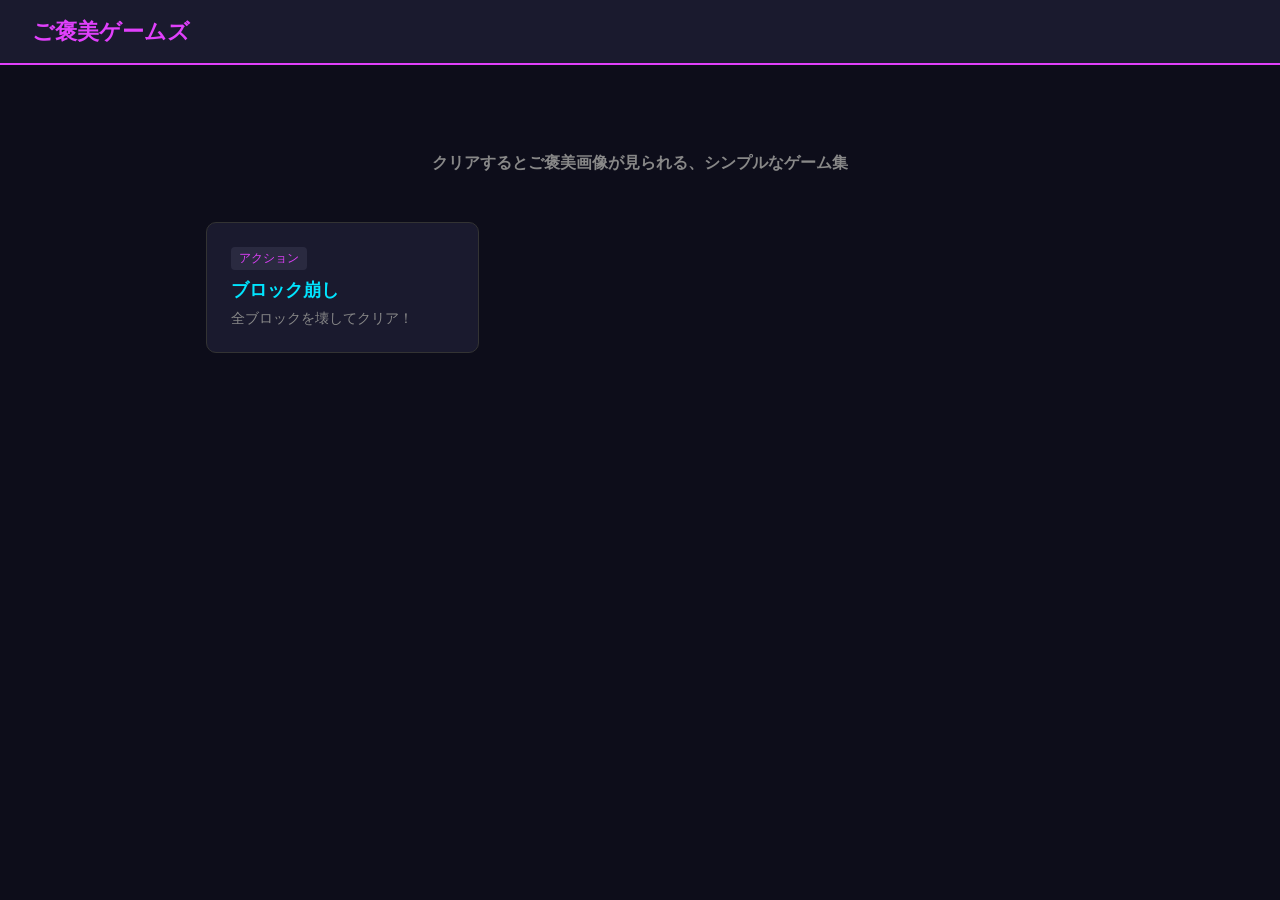
==== index.html @ 8c3ec23e "feat: ブロック崩し初版 - ご褒美画像をブロックの裏に配置し、崩すたびに絵が見える仕組み - 縦長キャンバス（360×640）＋縦長ブロック（8×8） - パワーアップシステム（W/+/S/B/" ====
<!DOCTYPE html>
<html lang="ja">
<head>
  <meta charset="UTF-8">
  <meta name="viewport" content="width=device-width, initial-scale=1">
  <title>ご褒美ゲームズ</title>
  <link rel="stylesheet" href="assets/css/common.css">
  <style>
    .game-grid {
      display: grid;
      grid-template-columns: repeat(auto-fill, minmax(220px, 1fr));
      gap: 1.5rem;
      margin-top: 2rem;
    }
    .game-card {
      background: var(--surface);
      border: 1px solid #333;
      border-radius: 10px;
      padding: 1.5rem;
      text-decoration: none;
      color: var(--text);
      transition: border-color 0.15s, transform 0.15s;
      display: flex;
      flex-direction: column;
      gap: 0.5rem;
    }
    .game-card:hover {
      border-color: var(--accent);
      transform: translateY(-3px);
    }
    .game-card .title { font-size: 1.1rem; font-weight: bold; color: var(--accent2); }
    .game-card .desc { font-size: 0.85rem; color: var(--muted); }
    .tag {
      font-size: 0.75rem;
      background: #2a2a40;
      color: var(--accent);
      padding: 0.2rem 0.5rem;
      border-radius: 4px;
      width: fit-content;
    }
    .hero { text-align: center; padding: 3rem 0 1rem; }
    .hero h2 { font-size: 1rem; color: var(--muted); margin-top: 0.5rem; }
  </style>
</head>
<body>
  <header>
    <h1>ご褒美ゲームズ</h1>
  </header>

  <main>
    <div class="hero">
      <h2>クリアするとご褒美画像が見られる、シンプルなゲーム集</h2>
    </div>

    <div class="game-grid">

      <a class="game-card" href="block-kuzushi/">
        <span class="tag">アクション</span>
        <span class="title">ブロック崩し</span>
        <span class="desc">全ブロックを壊してクリア！</span>
      </a>

      <!-- 追加予定
      <a class="game-card" href="taiping/">
        <span class="tag">タイピング</span>
        <span class="title">タイピング</span>
        <span class="desc">正確に素早く打ってスコアを稼ごう</span>
      </a>

      <a class="game-card" href="eitango/">
        <span class="tag">英単語</span>
        <span class="title">英単語クイズ</span>
        <span class="desc">英語の意味を当てよう</span>
      </a>
      -->

    </div>
  </main>
</body>
</html>
---- assets/css/common.css ----
*, *::before, *::after { box-sizing: border-box; margin: 0; padding: 0; }

:root {
  --bg: #0d0d1a;
  --surface: #1a1a2e;
  --accent: #e040fb;
  --accent2: #00e5ff;
  --text: #f0f0f0;
  --muted: #888;
}

body {
  font-family: 'Segoe UI', system-ui, sans-serif;
  background: var(--bg);
  color: var(--text);
  min-height: 100vh;
  display: flex;
  flex-direction: column;
  align-items: center;
}

header {
  width: 100%;
  padding: 1rem 2rem;
  background: var(--surface);
  border-bottom: 2px solid var(--accent);
  display: flex;
  align-items: center;
  gap: 1rem;
}

header a { color: var(--accent2); text-decoration: none; font-size: 0.9rem; }
header a:hover { text-decoration: underline; }

h1 { font-size: 1.4rem; color: var(--accent); }

main {
  width: 100%;
  max-width: 900px;
  padding: 2rem 1rem;
  flex: 1;
}


.btn {
  padding: 0.6rem 2rem;
  background: var(--accent);
  color: #fff;
  border: none;
  border-radius: 6px;
  font-size: 1rem;
  cursor: pointer;
  transition: opacity 0.15s;
}
.btn:hover { opacity: 0.85; }
.btn-outline {
  background: transparent;
  border: 2px solid var(--accent2);
  color: var(--accent2);
}
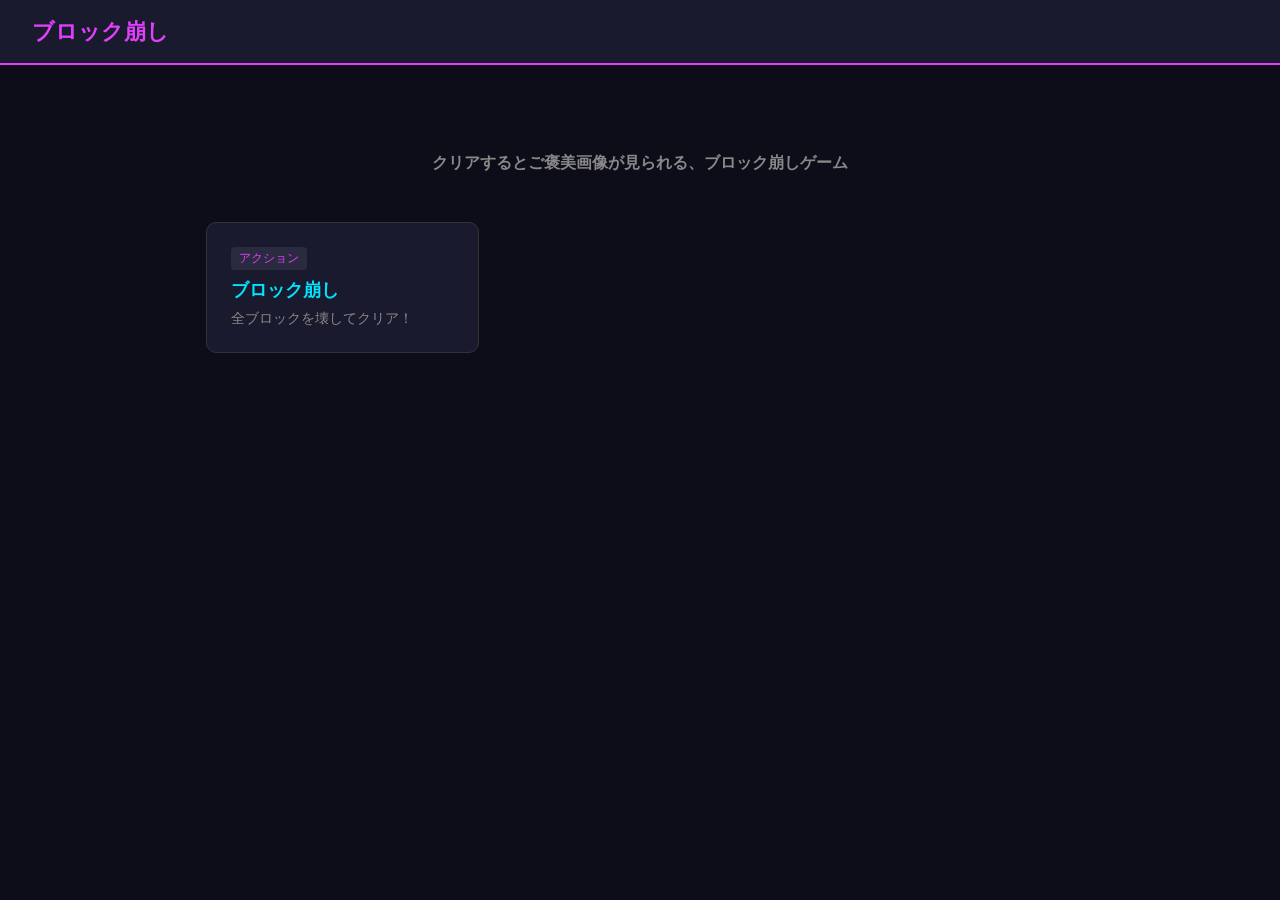
==== commit 3a4a7689: "Focus project on block kuzushi and add sfx" ====
--- a/index.html
+++ b/index.html
@@ -3,7 +3,7 @@
 <head>
   <meta charset="UTF-8">
   <meta name="viewport" content="width=device-width, initial-scale=1">
-  <title>ご褒美ゲームズ</title>
+  <title>ブロック崩し</title>
   <link rel="stylesheet" href="assets/css/common.css">
   <style>
     .game-grid {
@@ -44,12 +44,12 @@
 </head>
 <body>
   <header>
-    <h1>ご褒美ゲームズ</h1>
+    <h1>ブロック崩し</h1>
   </header>
 
   <main>
     <div class="hero">
-      <h2>クリアするとご褒美画像が見られる、シンプルなゲーム集</h2>
+      <h2>クリアするとご褒美画像が見られる、ブロック崩しゲーム</h2>
     </div>
 
     <div class="game-grid">
@@ -59,21 +59,6 @@
         <span class="title">ブロック崩し</span>
         <span class="desc">全ブロックを壊してクリア！</span>
       </a>
-
-      <!-- 追加予定
-      <a class="game-card" href="taiping/">
-        <span class="tag">タイピング</span>
-        <span class="title">タイピング</span>
-        <span class="desc">正確に素早く打ってスコアを稼ごう</span>
-      </a>
-
-      <a class="game-card" href="eitango/">
-        <span class="tag">英単語</span>
-        <span class="title">英単語クイズ</span>
-        <span class="desc">英語の意味を当てよう</span>
-      </a>
-      -->
-
     </div>
   </main>
 </body>
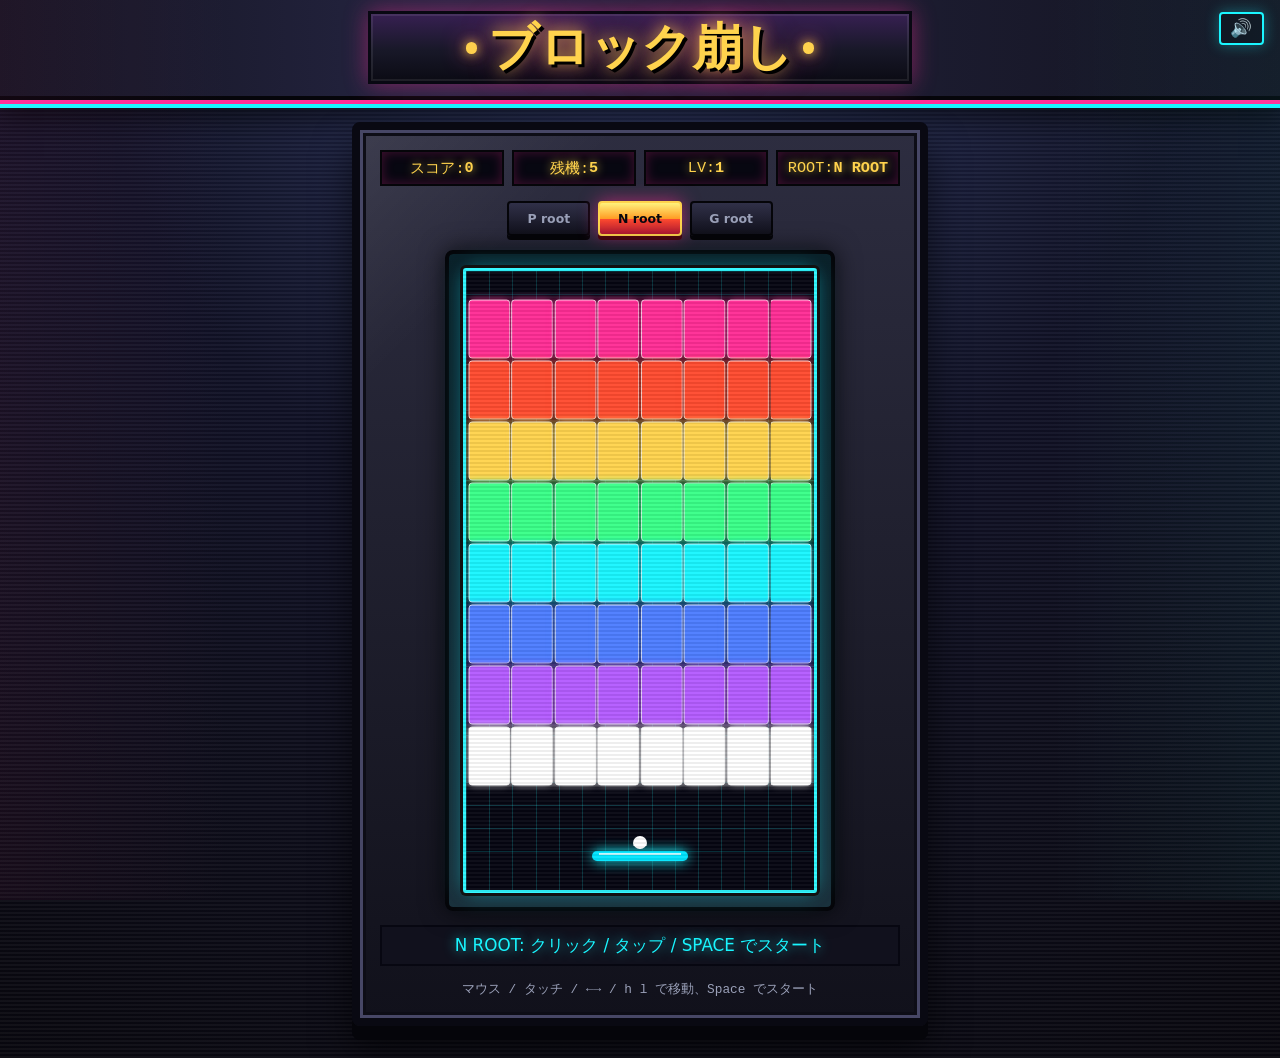
==== commit 03a7a742: "Flatten block-kuzushi arcade game" ====
--- a/index.html
+++ b/index.html
@@ -6,60 +6,292 @@
   <title>ブロック崩し</title>
   <link rel="stylesheet" href="assets/css/common.css">
   <style>
-    .game-grid {
+    body::after {
+      content: "";
+      position: fixed;
+      inset: 0;
+      pointer-events: none;
+      background:
+        linear-gradient(90deg, rgba(255,45,149,0.05), transparent 18%, transparent 82%, rgba(25,246,255,0.05)),
+        radial-gradient(circle at center, transparent 58%, rgba(0,0,0,0.34));
+      mix-blend-mode: screen;
+      z-index: 300;
+    }
+
+    .marquee {
+      display: inline-flex;
+      align-items: center;
+      justify-content: center;
+      gap: 0.65rem;
+      min-width: min(100%, 34rem);
+      padding: 0.55rem 1rem;
+      border: 3px solid #080812;
+      background: linear-gradient(180deg, #372052, #181828 54%, #0b0b14);
+      box-shadow: inset 0 0 0 2px rgba(255,255,255,0.08), 0 0 22px rgba(255,45,149,0.45);
+    }
+
+    .marquee-light {
+      width: 0.72rem;
+      aspect-ratio: 1;
+      flex: 0 0 auto;
+      border-radius: 50%;
+      background: var(--coin);
+      box-shadow: 0 0 12px var(--coin), 0 0 24px var(--accent);
+    }
+
+    #game-area {
+      display: flex;
+      flex-direction: column;
+      align-items: center;
+      gap: 0.9rem;
+      width: min(100%, 36rem);
+      margin-inline: auto;
+      padding: clamp(0.8rem, 3vw, 1.25rem);
+      border: 8px solid #090912;
+      border-radius: 8px;
+      background:
+        linear-gradient(135deg, rgba(255,255,255,0.08), transparent 18%),
+        linear-gradient(180deg, #2d2d40, #11111b);
+      box-shadow:
+        inset 0 0 0 3px #474766,
+        inset 0 0 0 6px #0d0d16,
+        0 14px 0 #05050a,
+        0 26px 38px rgba(0,0,0,0.62);
+    }
+
+    .screen-shell {
+      position: relative;
+      width: min(100%, 390px);
+      padding: 14px;
+      border: 4px solid #050509;
+      border-radius: 8px;
+      background: linear-gradient(180deg, #090912, #1b1b27);
+      box-shadow: inset 0 0 24px rgba(25,246,255,0.15), 0 0 24px rgba(0,0,0,0.7);
+    }
+
+    .screen-shell::before {
+      content: "";
+      position: absolute;
+      inset: 14px;
+      pointer-events: none;
+      background: linear-gradient(rgba(255,255,255,0.07) 50%, rgba(0,0,0,0.12) 50%);
+      background-size: 100% 4px;
+      z-index: 2;
+      opacity: 0.55;
+    }
+
+    #canvas {
+      border: 3px solid #2ff8ff;
+      border-radius: 3px;
+      display: block;
+      cursor: none;
+      touch-action: none;
+      max-width: 100%;
+      height: auto;
+      background: #050511;
+      box-shadow: 0 0 0 3px #111, 0 0 22px rgba(25,246,255,0.55);
+      image-rendering: pixelated;
+    }
+
+    #hud {
       display: grid;
-      grid-template-columns: repeat(auto-fill, minmax(220px, 1fr));
-      gap: 1.5rem;
-      margin-top: 2rem;
-    }
-    .game-card {
-      background: var(--surface);
-      border: 1px solid #333;
-      border-radius: 10px;
+      grid-template-columns: repeat(4, minmax(4.6rem, 1fr));
+      gap: 0.5rem;
+      width: 100%;
+      font-family: "Courier New", monospace;
+      font-size: clamp(0.72rem, 2.3vw, 0.95rem);
+      color: var(--coin);
+      text-shadow: 0 0 10px rgba(255,211,77,0.8);
+    }
+
+    #hud span {
+      min-height: 2.2rem;
+      display: flex;
+      align-items: center;
+      justify-content: center;
+      padding: 0.35rem;
+      border: 2px solid #050509;
+      background: #070711;
+      box-shadow: inset 0 0 12px rgba(255,45,149,0.25);
+      text-align: center;
+      white-space: nowrap;
+    }
+
+    #message {
+      width: 100%;
+      min-height: 2.25rem;
+      padding: 0.45rem 0.75rem;
+      border: 2px solid #070711;
+      background: #11111d;
+      color: var(--accent2);
+      font-size: clamp(0.86rem, 2.5vw, 1.05rem);
+      text-align: center;
+      text-shadow: 0 0 12px rgba(25,246,255,0.75);
+    }
+
+    .controls {
+      font-family: "Courier New", monospace;
+      font-size: clamp(0.68rem, 2.2vw, 0.8rem);
+      color: var(--muted);
+      text-align: center;
+      text-transform: none;
+    }
+
+    #route-select {
+      display: flex;
+      gap: 0.5rem;
+      flex-wrap: wrap;
+      justify-content: center;
+    }
+
+    .route-btn {
+      min-width: 5.2rem;
+      padding: 0.5rem 0.65rem;
+      border: 2px solid #050509;
+      border-radius: 4px;
+      background: linear-gradient(#303048, #11111c);
+      color: var(--muted);
+      cursor: pointer;
+      font: 900 0.78rem "Trebuchet MS", system-ui, sans-serif;
+      box-shadow: 0 4px 0 #050509;
+    }
+
+    .route-btn.active {
+      border-color: #ffd34d;
+      background: linear-gradient(#fff27c, #ff9d25 50%, #ff4b2f 51%, #b01832);
+      color: #09080f;
+      box-shadow: 0 4px 0 #4d0710, 0 0 18px rgba(255,45,149,0.6);
+    }
+
+    .route-btn:hover {
+      border-color: var(--accent2);
+      color: var(--accent2);
+    }
+
+    .route-btn.active:hover { color: #09080f; }
+
+    #mute-btn {
+      position: fixed;
+      top: 0.75rem;
+      right: 1rem;
+      z-index: 10;
+      padding: 0.25rem 0.6rem;
+      border: 2px solid var(--accent2);
+      border-radius: 4px;
+      background: #10101b;
+      color: var(--accent2);
+      font-size: 1.1rem;
+      cursor: pointer;
+      box-shadow: 0 0 14px rgba(25,246,255,0.35);
+    }
+
+    #mute-btn:hover { border-color: var(--coin); color: var(--coin); }
+
+    #gallery {
+      position: fixed;
+      inset: 0;
+      display: flex;
+      flex-direction: column;
+      align-items: center;
+      justify-content: center;
+      gap: 1.4rem;
+      z-index: 200;
       padding: 1.5rem;
-      text-decoration: none;
-      color: var(--text);
-      transition: border-color 0.15s, transform 0.15s;
-      display: flex;
-      flex-direction: column;
-      gap: 0.5rem;
-    }
-    .game-card:hover {
-      border-color: var(--accent);
-      transform: translateY(-3px);
-    }
-    .game-card .title { font-size: 1.1rem; font-weight: bold; color: var(--accent2); }
-    .game-card .desc { font-size: 0.85rem; color: var(--muted); }
-    .tag {
-      font-size: 0.75rem;
-      background: #2a2a40;
-      color: var(--accent);
-      padding: 0.2rem 0.5rem;
-      border-radius: 4px;
-      width: fit-content;
-    }
-    .hero { text-align: center; padding: 3rem 0 1rem; }
-    .hero h2 { font-size: 1rem; color: var(--muted); margin-top: 0.5rem; }
+      background:
+        linear-gradient(rgba(255,255,255,0.035) 50%, rgba(0,0,0,0.11) 50%),
+        rgba(4, 4, 18, 0.96);
+      background-size: 100% 4px, auto;
+      animation: gFadeIn 0.45s ease;
+    }
+
+    #gallery.hidden { display: none; }
+
+    @keyframes gFadeIn {
+      from { opacity: 0; transform: scale(0.96); }
+      to   { opacity: 1; transform: scale(1); }
+    }
+
+    #gallery-title {
+      color: #ffd54f;
+      font-size: clamp(1.35rem, 7vw, 2.7rem);
+      font-weight: bold;
+      text-align: center;
+      text-shadow: 4px 4px 0 #000, 0 0 24px rgba(255,109,0,0.9);
+    }
+
+    #gallery-img {
+      max-width: min(420px, 90vw);
+      max-height: 62vh;
+      object-fit: contain;
+      border: 6px solid #080812;
+      border-radius: 6px;
+      box-shadow: 0 0 0 3px var(--accent2), 0 0 40px rgba(255,45,149,0.55), 0 0 80px rgba(25,246,255,0.2);
+      animation: gImgIn 0.5s ease 0.1s both;
+    }
+
+    @keyframes gImgIn {
+      from { opacity: 0; transform: translateY(16px); }
+      to   { opacity: 1; transform: translateY(0); }
+    }
+
+    #gallery-btn { animation: gBtnIn 0.4s ease 0.3s both; }
+
+    @keyframes gBtnIn {
+      from { opacity: 0; transform: translateY(10px); }
+      to   { opacity: 1; transform: translateY(0); }
+    }
+
+    @media (max-width: 520px) {
+      header { padding-inline: 0.5rem; }
+      .marquee { padding-inline: 0.55rem; }
+      #game-area { border-width: 5px; }
+      #hud { grid-template-columns: repeat(2, minmax(7rem, 1fr)); }
+      .screen-shell { padding: 9px; }
+      .screen-shell::before { inset: 9px; }
+    }
   </style>
 </head>
 <body>
   <header>
-    <h1>ブロック崩し</h1>
+    <div class="marquee" aria-label="ブロック崩し">
+      <span class="marquee-light"></span>
+      <h1>ブロック崩し</h1>
+      <span class="marquee-light"></span>
+    </div>
   </header>
 
   <main>
-    <div class="hero">
-      <h2>クリアするとご褒美画像が見られる、ブロック崩しゲーム</h2>
-    </div>
-
-    <div class="game-grid">
-
-      <a class="game-card" href="block-kuzushi/">
-        <span class="tag">アクション</span>
-        <span class="title">ブロック崩し</span>
-        <span class="desc">全ブロックを壊してクリア！</span>
-      </a>
+    <div id="game-area">
+      <div id="hud">
+        <span>スコア: <b id="score">0</b></span>
+        <span>残機: <b id="lives">5</b></span>
+        <span>Lv: <b id="level">1</b></span>
+        <span>Root: <b id="mode">N root</b></span>
+      </div>
+      <div id="route-select" aria-label="ルート選択">
+        <button class="route-btn" data-mode="p" type="button">P root</button>
+        <button class="route-btn active" data-mode="n" type="button">N root</button>
+        <button class="route-btn" data-mode="g" type="button">G root</button>
+      </div>
+      <div class="screen-shell">
+        <canvas id="canvas" width="360" height="640"></canvas>
+      </div>
+      <div id="message">クリックまたはタップでスタート</div>
+      <div class="controls">マウス / タッチ / ←→ / h l で移動、Space でスタート</div>
     </div>
   </main>
+
+  <!-- ギャラリーオーバーレイ -->
+  <div id="gallery" class="hidden">
+    <div id="gallery-title"></div>
+    <img id="gallery-img" src="" alt="クリア画像">
+    <button id="gallery-btn" class="btn">次のレベルへ</button>
+  </div>
+
+  <button id="mute-btn" title="BGM ON/OFF">🔊</button>
+
+  <script src="assets/js/bgm.js"></script>
+  <script>bgm.setSrc('assets/bgm/block-kuzushi.mp3');</script>
+  <script src="game.js"></script>
 </body>
 </html>
--- a/assets/css/common.css
+++ b/assets/css/common.css
@@ -1,58 +1,80 @@
 *, *::before, *::after { box-sizing: border-box; margin: 0; padding: 0; }
 
 :root {
-  --bg: #0d0d1a;
-  --surface: #1a1a2e;
-  --accent: #e040fb;
-  --accent2: #00e5ff;
-  --text: #f0f0f0;
-  --muted: #888;
+  --bg: #09080f;
+  --surface: #181824;
+  --panel: #232336;
+  --accent: #ff2d95;
+  --accent2: #19f6ff;
+  --coin: #ffd34d;
+  --danger: #ff4b2f;
+  --text: #fff7d7;
+  --muted: #9aa0b8;
 }
 
 body {
-  font-family: 'Segoe UI', system-ui, sans-serif;
-  background: var(--bg);
+  font-family: "Trebuchet MS", "Arial Black", system-ui, sans-serif;
+  background:
+    linear-gradient(rgba(255,255,255,0.035) 50%, rgba(0,0,0,0.09) 50%),
+    radial-gradient(circle at top, #29345f 0, #111226 34rem, var(--bg) 100%);
+  background-size: 100% 4px, cover;
   color: var(--text);
   min-height: 100vh;
   display: flex;
   flex-direction: column;
   align-items: center;
+  overflow-x: hidden;
+  text-transform: uppercase;
 }
 
 header {
   width: 100%;
-  padding: 1rem 2rem;
-  background: var(--surface);
-  border-bottom: 2px solid var(--accent);
+  padding: 0.7rem 1rem;
+  background:
+    linear-gradient(90deg, #141421, #252542 35%, #141421),
+    var(--surface);
+  border-bottom: 4px solid #05050a;
+  box-shadow: 0 4px 0 var(--accent), 0 8px 0 var(--accent2), 0 16px 28px rgba(0,0,0,0.55);
   display: flex;
   align-items: center;
+  justify-content: center;
   gap: 1rem;
 }
 
 header a { color: var(--accent2); text-decoration: none; font-size: 0.9rem; }
 header a:hover { text-decoration: underline; }
 
-h1 { font-size: 1.4rem; color: var(--accent); }
+h1 {
+  font-size: clamp(1.45rem, 6vw, 3.1rem);
+  color: var(--coin);
+  line-height: 1;
+  letter-spacing: 0;
+  text-shadow: 3px 3px 0 #000, 0 0 16px rgba(255,211,77,0.9), 0 0 32px rgba(255,45,149,0.75);
+}
 
 main {
   width: 100%;
-  max-width: 900px;
-  padding: 2rem 1rem;
+  max-width: 980px;
+  padding: 1.4rem 1rem 2rem;
   flex: 1;
 }
 
 
 .btn {
   padding: 0.6rem 2rem;
-  background: var(--accent);
-  color: #fff;
-  border: none;
-  border-radius: 6px;
+  background: linear-gradient(#fff07a, #ff9f1a 48%, #d14124 52%, #8e1a24);
+  color: #170708;
+  border: 2px solid #fff3a6;
+  border-radius: 4px;
   font-size: 1rem;
+  font-weight: 900;
   cursor: pointer;
-  transition: opacity 0.15s;
+  box-shadow: 0 4px 0 #4f0c13, 0 0 18px rgba(255,211,77,0.5);
+  text-transform: uppercase;
+  transition: transform 0.08s, filter 0.15s;
 }
-.btn:hover { opacity: 0.85; }
+.btn:hover { filter: brightness(1.12); }
+.btn:active { transform: translateY(3px); box-shadow: 0 1px 0 #4f0c13; }
 .btn-outline {
   background: transparent;
   border: 2px solid var(--accent2);
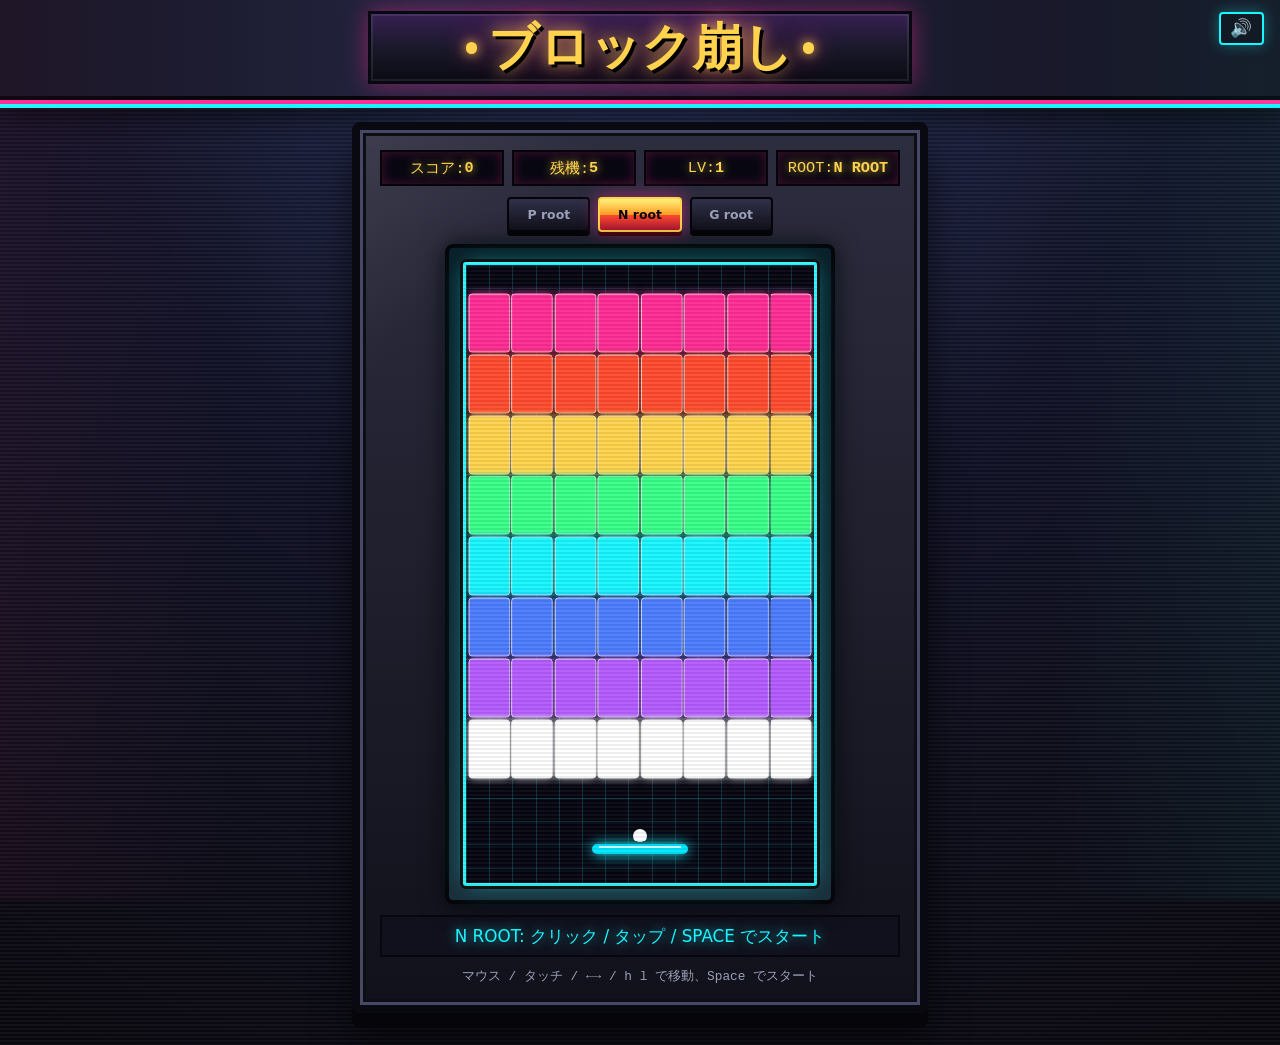
==== commit eaf4610e: "Add six-stage mobile arcade experience" ====
--- a/index.html
+++ b/index.html
@@ -43,7 +43,7 @@
       display: flex;
       flex-direction: column;
       align-items: center;
-      gap: 0.9rem;
+      gap: 0.7rem;
       width: min(100%, 36rem);
       margin-inline: auto;
       padding: clamp(0.8rem, 3vw, 1.25rem);
@@ -137,6 +137,37 @@
       text-transform: none;
     }
 
+    #touch-controls {
+      display: none;
+      grid-template-columns: 1fr 1.35fr 1fr;
+      gap: 0.6rem;
+      width: 100%;
+    }
+
+    .touch-btn {
+      min-height: 3.25rem;
+      border: 2px solid var(--accent2);
+      border-radius: 8px;
+      background: linear-gradient(#252540, #0a0a14);
+      color: var(--accent2);
+      font: 900 1.05rem "Trebuchet MS", system-ui, sans-serif;
+      box-shadow: 0 4px 0 #050509, inset 0 0 14px rgba(25,246,255,0.12);
+      touch-action: manipulation;
+      user-select: none;
+      -webkit-user-select: none;
+    }
+
+    .touch-btn.action {
+      border-color: var(--coin);
+      color: #120a00;
+      background: linear-gradient(#fff27c, #ff9d25 52%, #b01832);
+    }
+
+    .touch-btn:active {
+      transform: translateY(3px);
+      box-shadow: 0 1px 0 #050509;
+    }
+
     #route-select {
       display: flex;
       gap: 0.5rem;
@@ -196,7 +227,8 @@
       justify-content: center;
       gap: 1.4rem;
       z-index: 200;
-      padding: 1.5rem;
+      padding: max(1rem, env(safe-area-inset-top)) max(1rem, env(safe-area-inset-right))
+        max(1rem, env(safe-area-inset-bottom)) max(1rem, env(safe-area-inset-left));
       background:
         linear-gradient(rgba(255,255,255,0.035) 50%, rgba(0,0,0,0.11) 50%),
         rgba(4, 4, 18, 0.96);
@@ -220,8 +252,10 @@
     }
 
     #gallery-img {
-      max-width: min(420px, 90vw);
-      max-height: 62vh;
+      width: auto;
+      max-width: min(420px, 92vw);
+      max-height: min(68dvh, 760px);
+      aspect-ratio: 2 / 3;
       object-fit: contain;
       border: 6px solid #080812;
       border-radius: 6px;
@@ -242,12 +276,52 @@
     }
 
     @media (max-width: 520px) {
-      header { padding-inline: 0.5rem; }
-      .marquee { padding-inline: 0.55rem; }
-      #game-area { border-width: 5px; }
-      #hud { grid-template-columns: repeat(2, minmax(7rem, 1fr)); }
-      .screen-shell { padding: 9px; }
+      body { min-height: 100dvh; }
+      header { padding: 0.35rem 0.5rem; }
+      h1 { font-size: clamp(1.2rem, 7vw, 1.8rem); }
+      .marquee { min-width: 0; padding: 0.35rem 0.55rem; }
+      main { padding: 0.75rem 0.45rem max(0.8rem, env(safe-area-inset-bottom)); }
+      #game-area {
+        gap: 0.5rem;
+        padding: 0.55rem;
+        border-width: 4px;
+        box-shadow: inset 0 0 0 2px #474766, inset 0 0 0 4px #0d0d16, 0 8px 0 #05050a;
+      }
+      #hud {
+        grid-template-columns: repeat(4, minmax(0, 1fr));
+        gap: 0.25rem;
+        font-size: clamp(0.61rem, 2.7vw, 0.76rem);
+      }
+      #hud span { min-height: 1.75rem; padding: 0.2rem 0.1rem; }
+      #route-select { gap: 0.3rem; }
+      .route-btn { min-width: 0; flex: 1; padding: 0.4rem 0.25rem; font-size: 0.7rem; }
+      .screen-shell {
+        width: auto;
+        height: min(55dvh, 640px);
+        aspect-ratio: 9 / 16;
+        padding: 7px;
+      }
       .screen-shell::before { inset: 9px; }
+      #canvas { width: 100%; height: 100%; }
+      #message { min-height: 1.8rem; padding: 0.3rem; font-size: 0.78rem; }
+      .controls { display: none; }
+      #touch-controls { display: grid; }
+      #mute-btn {
+        top: max(0.35rem, env(safe-area-inset-top));
+        right: max(0.4rem, env(safe-area-inset-right));
+        font-size: 0.9rem;
+      }
+      #gallery { gap: 0.75rem; }
+      #gallery-title { font-size: clamp(1.15rem, 6vw, 1.7rem); }
+      #gallery-img { max-height: 70dvh; max-width: 88vw; }
+      #gallery-btn { min-height: 3rem; }
+    }
+
+    @media (max-width: 380px), (max-height: 700px) {
+      header { display: none; }
+      main { padding-top: 0.35rem; }
+      .screen-shell { height: min(58dvh, 560px); }
+      .touch-btn { min-height: 2.8rem; }
     }
   </style>
 </head>
@@ -277,6 +351,11 @@
         <canvas id="canvas" width="360" height="640"></canvas>
       </div>
       <div id="message">クリックまたはタップでスタート</div>
+      <div id="touch-controls" aria-label="タッチ操作">
+        <button id="touch-left" class="touch-btn" type="button" aria-label="左へ移動">◀ 左</button>
+        <button id="touch-action" class="touch-btn action" type="button">発射</button>
+        <button id="touch-right" class="touch-btn" type="button" aria-label="右へ移動">右 ▶</button>
+      </div>
       <div class="controls">マウス / タッチ / ←→ / h l で移動、Space でスタート</div>
     </div>
   </main>
@@ -291,7 +370,6 @@
   <button id="mute-btn" title="BGM ON/OFF">🔊</button>
 
   <script src="assets/js/bgm.js"></script>
-  <script>bgm.setSrc('assets/bgm/block-kuzushi.mp3');</script>
   <script src="game.js"></script>
 </body>
 </html>
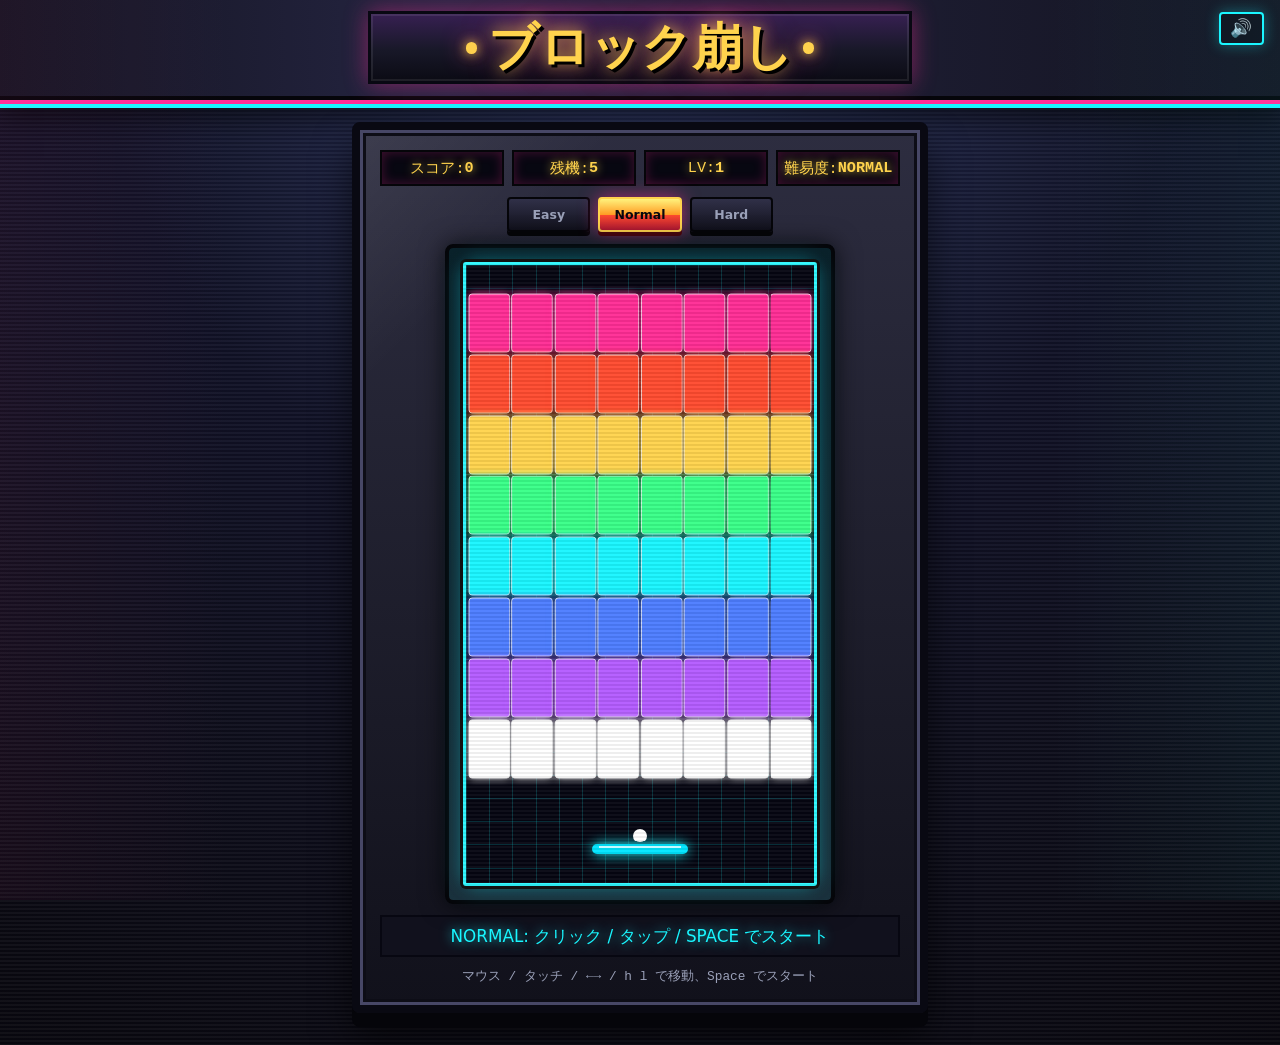
==== commit 6ddc1a55: "Rename game modes by difficulty" ====
--- a/index.html
+++ b/index.html
@@ -340,12 +340,12 @@
         <span>スコア: <b id="score">0</b></span>
         <span>残機: <b id="lives">5</b></span>
         <span>Lv: <b id="level">1</b></span>
-        <span>Root: <b id="mode">N root</b></span>
+        <span>難易度: <b id="mode">Normal</b></span>
       </div>
-      <div id="route-select" aria-label="ルート選択">
-        <button class="route-btn" data-mode="p" type="button">P root</button>
-        <button class="route-btn active" data-mode="n" type="button">N root</button>
-        <button class="route-btn" data-mode="g" type="button">G root</button>
+      <div id="route-select" aria-label="難易度選択">
+        <button class="route-btn" data-mode="p" type="button">Easy</button>
+        <button class="route-btn active" data-mode="n" type="button">Normal</button>
+        <button class="route-btn" data-mode="g" type="button">Hard</button>
       </div>
       <div class="screen-shell">
         <canvas id="canvas" width="360" height="640"></canvas>
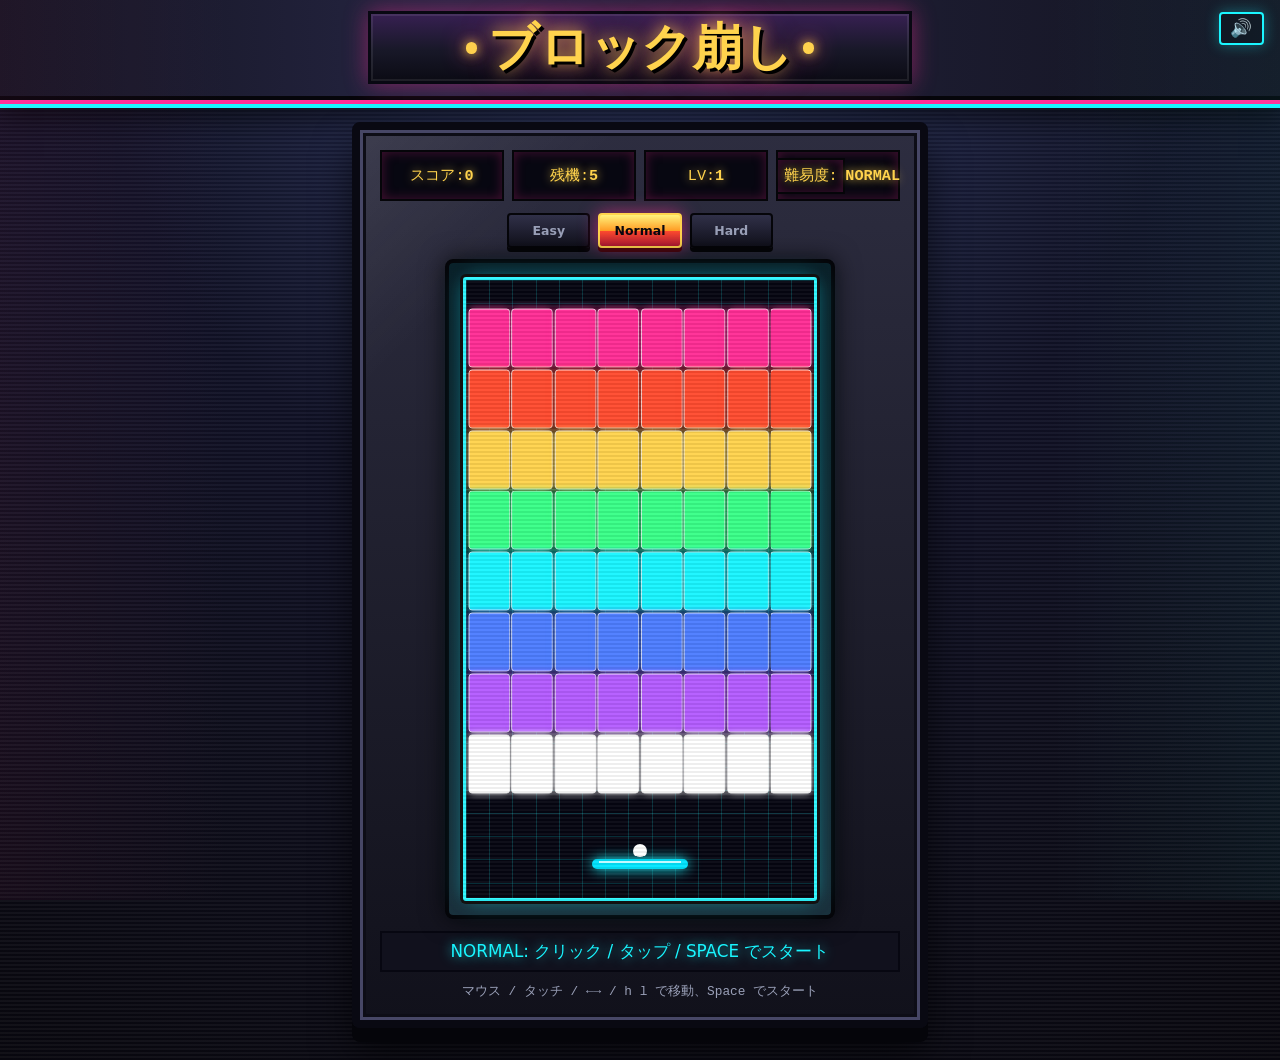
==== commit 999332be: "Improve mobile play and game over flow" ====
--- a/index.html
+++ b/index.html
@@ -293,11 +293,12 @@
         font-size: clamp(0.61rem, 2.7vw, 0.76rem);
       }
       #hud span { min-height: 1.75rem; padding: 0.2rem 0.1rem; }
+      #difficulty-label { display: none; }
       #route-select { gap: 0.3rem; }
       .route-btn { min-width: 0; flex: 1; padding: 0.4rem 0.25rem; font-size: 0.7rem; }
       .screen-shell {
         width: auto;
-        height: min(55dvh, 640px);
+        height: min(61dvh, 680px);
         aspect-ratio: 9 / 16;
         padding: 7px;
       }
@@ -320,7 +321,7 @@
     @media (max-width: 380px), (max-height: 700px) {
       header { display: none; }
       main { padding-top: 0.35rem; }
-      .screen-shell { height: min(58dvh, 560px); }
+      .screen-shell { height: min(63dvh, 600px); }
       .touch-btn { min-height: 2.8rem; }
     }
   </style>
@@ -340,7 +341,7 @@
         <span>スコア: <b id="score">0</b></span>
         <span>残機: <b id="lives">5</b></span>
         <span>Lv: <b id="level">1</b></span>
-        <span>難易度: <b id="mode">Normal</b></span>
+        <span><span id="difficulty-label">難易度: </span><b id="mode">Normal</b></span>
       </div>
       <div id="route-select" aria-label="難易度選択">
         <button class="route-btn" data-mode="p" type="button">Easy</button>
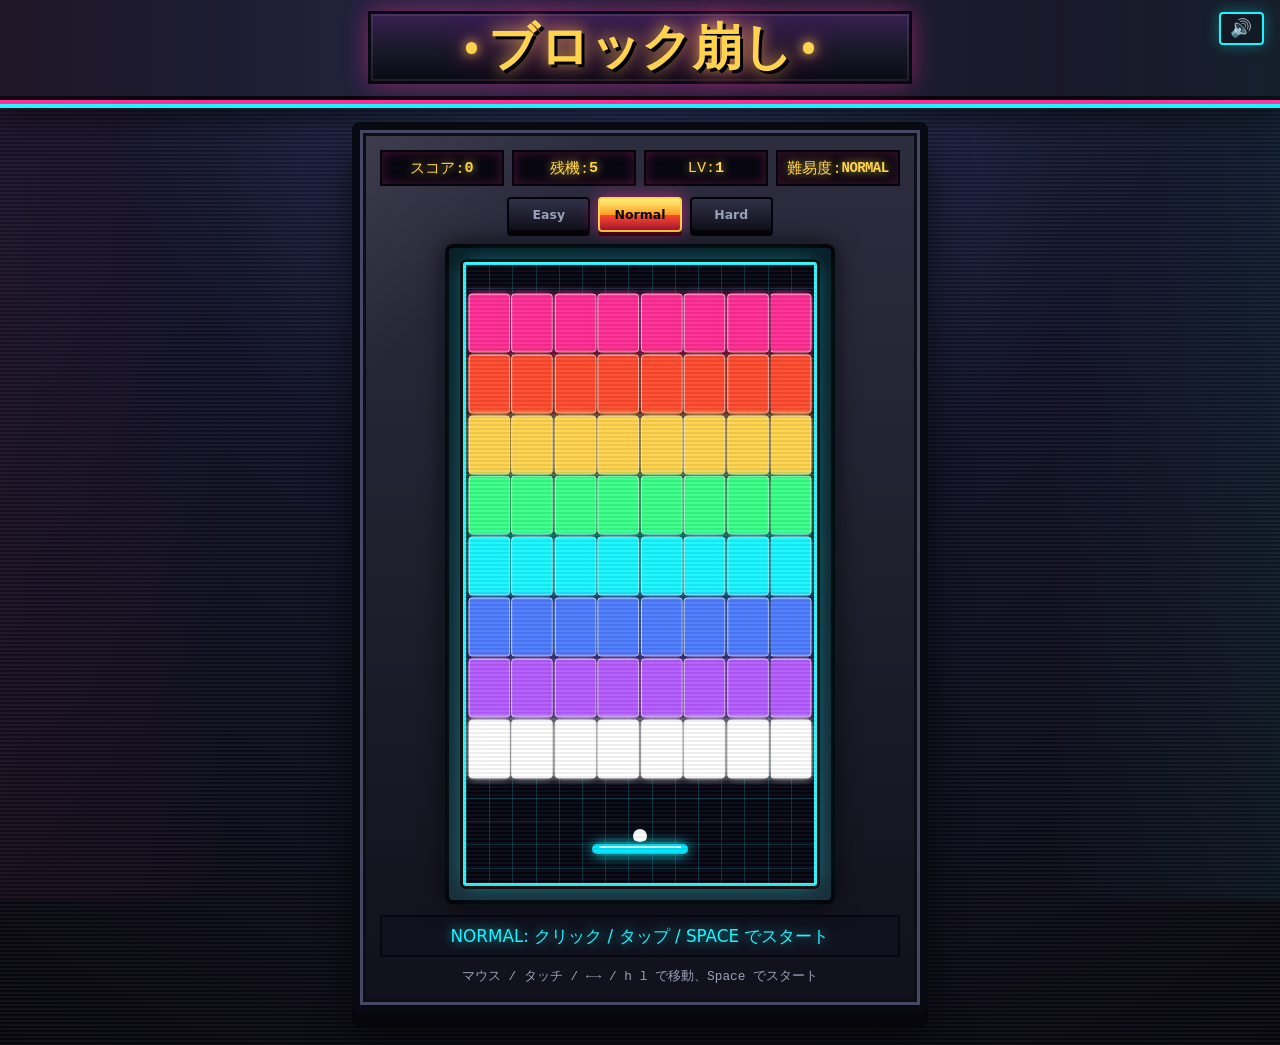
==== commit 2cdd9210: "Fix iOS difficulty label clipping" ====
--- a/index.html
+++ b/index.html
@@ -104,7 +104,7 @@
       text-shadow: 0 0 10px rgba(255,211,77,0.8);
     }
 
-    #hud span {
+    #hud > span {
       min-height: 2.2rem;
       display: flex;
       align-items: center;
@@ -115,6 +115,11 @@
       box-shadow: inset 0 0 12px rgba(255,45,149,0.25);
       text-align: center;
       white-space: nowrap;
+    }
+
+    #mode {
+      font-size: 0.92em;
+      letter-spacing: -0.04em;
     }
 
     #message {
@@ -288,12 +293,14 @@
         box-shadow: inset 0 0 0 2px #474766, inset 0 0 0 4px #0d0d16, 0 8px 0 #05050a;
       }
       #hud {
-        grid-template-columns: repeat(4, minmax(0, 1fr));
+        grid-template-columns: 1fr 0.9fr 0.75fr 1.15fr;
         gap: 0.25rem;
         font-size: clamp(0.61rem, 2.7vw, 0.76rem);
+        -webkit-text-size-adjust: 100%;
+        text-size-adjust: 100%;
       }
-      #hud span { min-height: 1.75rem; padding: 0.2rem 0.1rem; }
-      #difficulty-label { display: none; }
+      #hud > span { min-width: 0; min-height: 1.75rem; padding: 0.2rem 0.08rem; }
+      #hud #difficulty-label { display: none; }
       #route-select { gap: 0.3rem; }
       .route-btn { min-width: 0; flex: 1; padding: 0.4rem 0.25rem; font-size: 0.7rem; }
       .screen-shell {
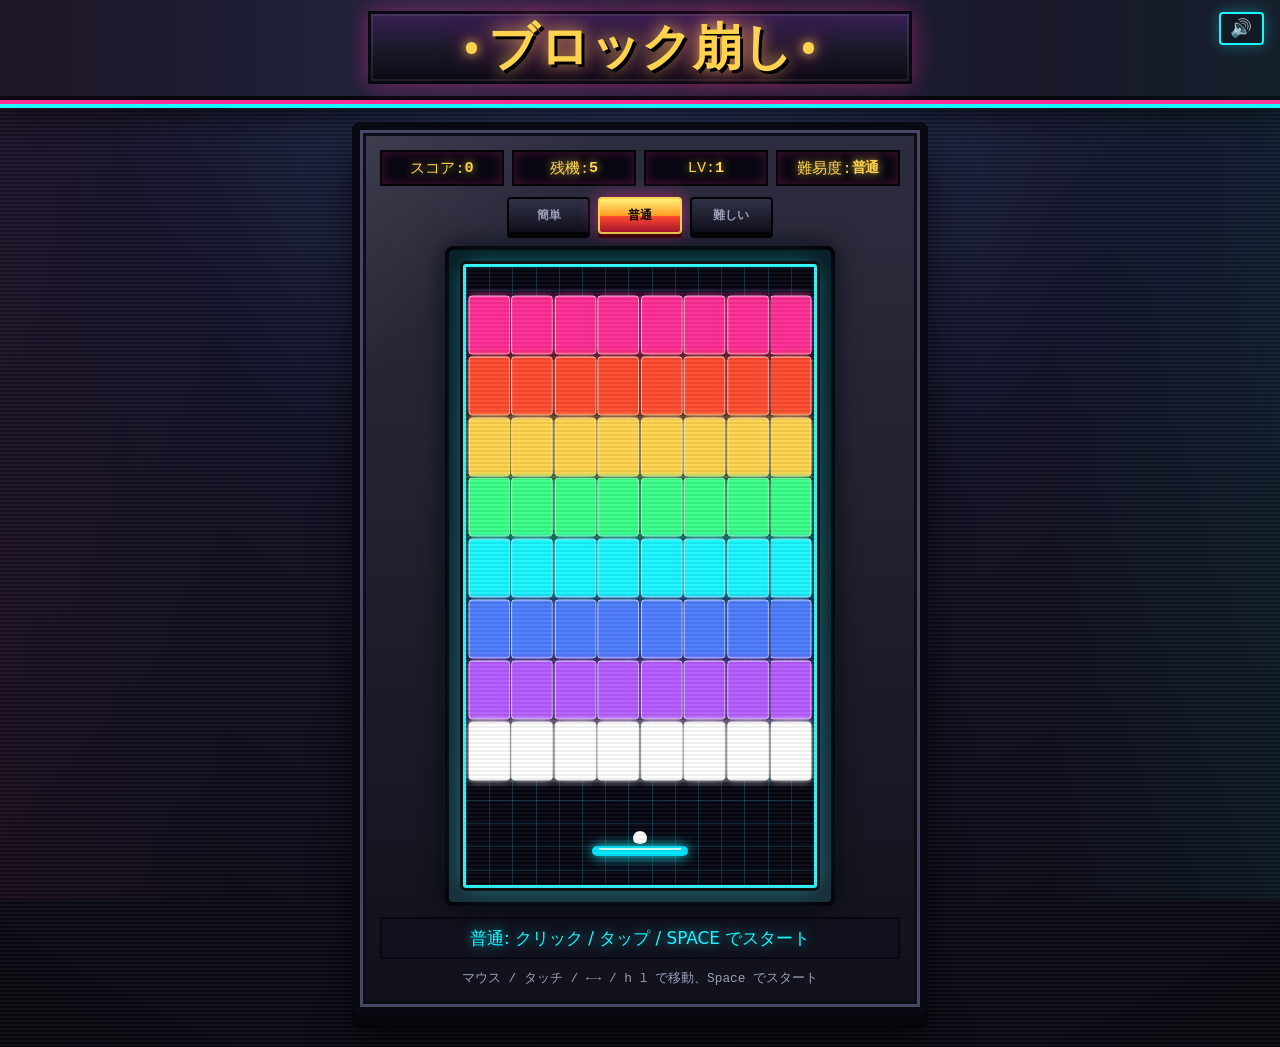
==== commit dad67356: "Use Japanese difficulty labels" ====
--- a/index.html
+++ b/index.html
@@ -348,12 +348,12 @@
         <span>スコア: <b id="score">0</b></span>
         <span>残機: <b id="lives">5</b></span>
         <span>Lv: <b id="level">1</b></span>
-        <span><span id="difficulty-label">難易度: </span><b id="mode">Normal</b></span>
+        <span><span id="difficulty-label">難易度: </span><b id="mode">普通</b></span>
       </div>
       <div id="route-select" aria-label="難易度選択">
-        <button class="route-btn" data-mode="p" type="button">Easy</button>
-        <button class="route-btn active" data-mode="n" type="button">Normal</button>
-        <button class="route-btn" data-mode="g" type="button">Hard</button>
+        <button class="route-btn" data-mode="p" type="button">簡単</button>
+        <button class="route-btn active" data-mode="n" type="button">普通</button>
+        <button class="route-btn" data-mode="g" type="button">難しい</button>
       </div>
       <div class="screen-shell">
         <canvas id="canvas" width="360" height="640"></canvas>
